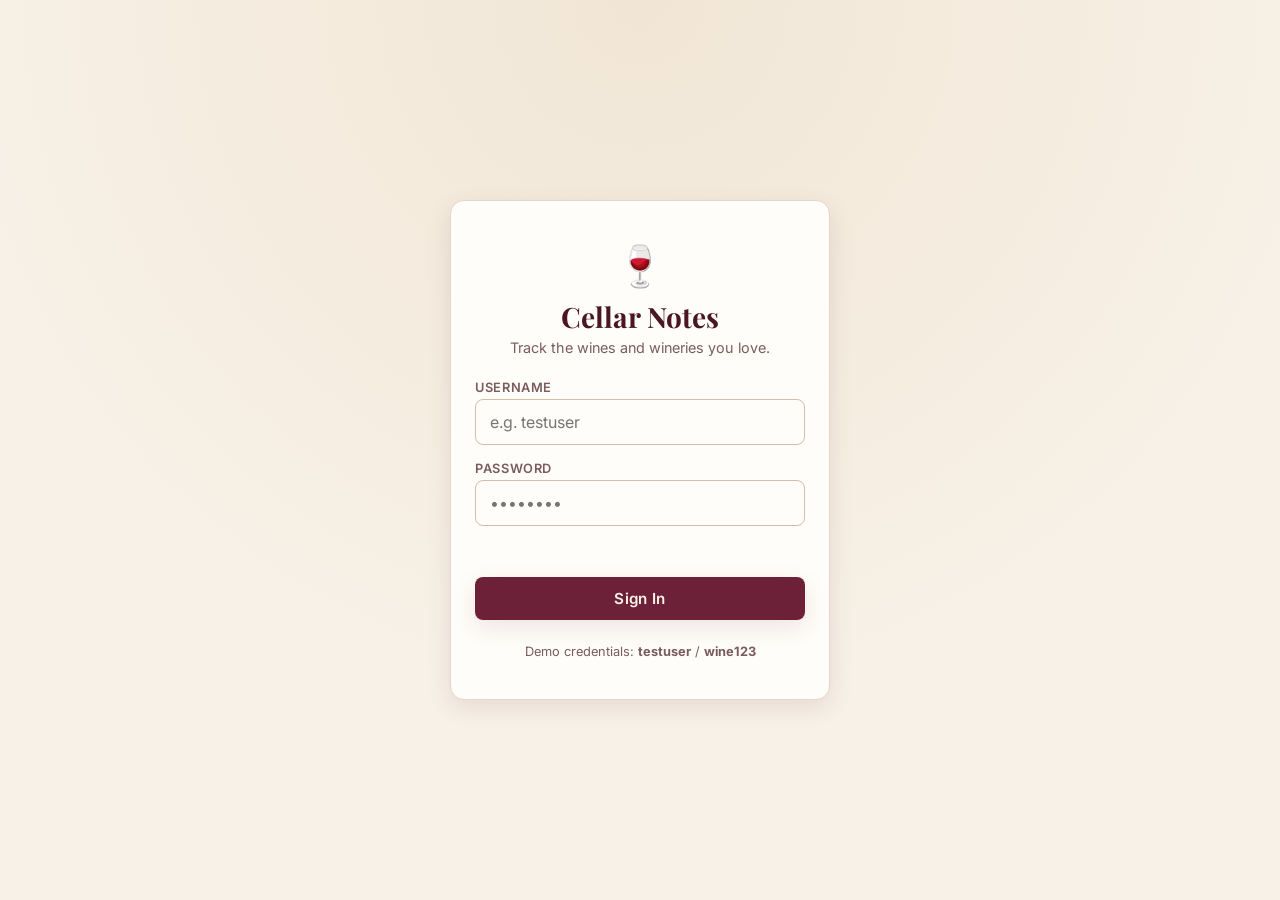
==== main.html @ 5b129e88 "Add login and main pages with hardcoded wine rating test data Builds the initial UI: a login page (i" ====
<!DOCTYPE html>
<html lang="en">
<head>
	<meta charset="UTF-8" />
	<meta name="viewport" content="width=device-width, initial-scale=1.0" />
	<title>Cellar Notes</title>
	<link rel="preconnect" href="https://fonts.googleapis.com" />
	<link href="https://fonts.googleapis.com/css2?family=Playfair+Display:wght@600;700&family=Inter:wght@400;500;600&display=swap" rel="stylesheet" />
	<link rel="stylesheet" href="css/variables.css" />
	<link rel="stylesheet" href="css/base.css" />
	<link rel="stylesheet" href="css/main.css" />
</head>
<body>
	<header class="topbar">
		<div class="topbar-brand">
			<span aria-hidden="true">&#127863;</span>
			<h1>Cellar Notes</h1>
		</div>
		<div class="topbar-user">
			<span id="user-greeting" class="topbar-greeting"></span>
			<button id="logout-btn" class="btn btn-secondary">Log Out</button>
		</div>
	</header>

	<main class="main-content">
		<section class="search-section">
			<h2>Find a Winery</h2>
			<form id="winery-search-form" class="search-bar">
				<input
					type="search"
					id="winery-search-input"
					placeholder="Search by winery name, city, or state..."
					aria-label="Search wineries"
				/>
				<button type="button" id="locate-btn" class="btn btn-icon" title="Search near me" aria-label="Search near me">&#128205;</button>
				<button type="submit" class="btn btn-primary">Search</button>
			</form>
			<ul id="winery-results" class="winery-results"></ul>
		</section>

		<section class="recent-section">
			<h2>Your Recent Ratings</h2>

			<div class="recent-group">
				<h3>Wines</h3>
				<div id="recent-wines" class="card-grid"></div>
			</div>

			<div class="recent-group">
				<h3>Wineries</h3>
				<div id="recent-wineries" class="card-grid"></div>
			</div>
		</section>
	</main>

	<script type="module" src="js/main.js"></script>
</body>
</html>
---- css/variables.css ----
/**
 * Shared design tokens for the wine-inspired color palette and typography.
 * Import this before any other stylesheet.
 */
:root {
	/* Core wine palette */
	--color-bg: #f8f1e7;
	--color-bg-alt: #f1e6d6;
	--color-surface: #fffdf9;
	--color-surface-raised: #ffffff;

	--color-primary: #6d2138;
	--color-primary-dark: #4a1626;
	--color-primary-light: #8c3a52;

	--color-accent: #c08a3e;
	--color-accent-light: #e0bd7f;

	--color-text: #2e1b1f;
	--color-text-muted: #7a5c5c;
	--color-text-inverse: #fbf3e7;

	--color-border: #e4d6c8;
	--color-border-strong: #d3bfa8;

	--color-danger: #a3312a;
	--color-success: #4d7c4a;

	/* Wine variety colors */
	--color-wine-red: #6d1f2b;
	--color-wine-white: #d8c07a;
	--color-wine-rose: #d98a9b;
	--color-wine-fruit: #d9772f;
	--color-wine-dessert: #8a4b8f;

	/* Typography */
	--font-heading: "Playfair Display", Georgia, "Times New Roman", serif;
	--font-body: "Inter", -apple-system, BlinkMacSystemFont, "Segoe UI", Roboto, sans-serif;

	/* Spacing */
	--space-xs: 0.25rem;
	--space-sm: 0.5rem;
	--space-md: 1rem;
	--space-lg: 1.5rem;
	--space-xl: 2.5rem;

	/* Effects */
	--radius-sm: 8px;
	--radius-md: 14px;
	--radius-lg: 22px;
	--shadow-soft: 0 8px 24px rgba(74, 22, 38, 0.1);
	--shadow-strong: 0 16px 40px rgba(74, 22, 38, 0.18);
}
---- css/base.css ----
/**
 * Shared resets and components used across every page (buttons, inputs, cards, star ratings).
 */
* {
	box-sizing: border-box;
}

html,
body {
	margin: 0;
	padding: 0;
}

body {
	background: var(--color-bg);
	color: var(--color-text);
	font-family: var(--font-body);
	min-height: 100vh;
}

h1,
h2,
h3 {
	font-family: var(--font-heading);
	color: var(--color-primary-dark);
	margin: 0;
}

p {
	margin: 0;
}

button {
	font-family: var(--font-body);
	cursor: pointer;
}

input {
	font-family: var(--font-body);
}

a {
	color: var(--color-primary);
}

/* Buttons */
.btn {
	display: inline-flex;
	align-items: center;
	justify-content: center;
	gap: var(--space-sm);
	border: none;
	border-radius: var(--radius-sm);
	padding: 0.75rem 1.5rem;
	font-size: 0.95rem;
	font-weight: 600;
	letter-spacing: 0.02em;
	transition: transform 0.15s ease, box-shadow 0.15s ease, background 0.15s ease;
}

.btn:active {
	transform: translateY(1px);
}

.btn-primary {
	background: var(--color-primary);
	color: var(--color-text-inverse);
	box-shadow: var(--shadow-soft);
}

.btn-primary:hover {
	background: var(--color-primary-dark);
}

.btn-secondary {
	background: transparent;
	color: var(--color-primary);
	border: 1px solid var(--color-border-strong);
}

.btn-secondary:hover {
	background: var(--color-bg-alt);
}

.btn-icon {
	background: var(--color-accent);
	color: var(--color-primary-dark);
	border-radius: 50%;
	width: 2.75rem;
	height: 2.75rem;
	padding: 0;
	flex: 0 0 auto;
}

.btn-icon:hover {
	background: var(--color-accent-light);
}

/* Form fields */
.field {
	display: flex;
	flex-direction: column;
	gap: var(--space-xs);
	text-align: left;
}

.field label {
	font-size: 0.8rem;
	font-weight: 600;
	color: var(--color-text-muted);
	text-transform: uppercase;
	letter-spacing: 0.05em;
}

.field input {
	border: 1px solid var(--color-border-strong);
	border-radius: var(--radius-sm);
	padding: 0.75rem 0.9rem;
	font-size: 1rem;
	background: var(--color-surface);
	color: var(--color-text);
	outline: none;
	transition: border-color 0.15s ease, box-shadow 0.15s ease;
}

.field input:focus {
	border-color: var(--color-primary);
	box-shadow: 0 0 0 3px rgba(109, 33, 56, 0.12);
}

.field-error {
	color: var(--color-danger);
	font-size: 0.8rem;
	min-height: 1.1em;
}

/* Star rating */
.star-rating {
	position: relative;
	display: inline-block;
	font-size: 1.1rem;
	line-height: 1;
	white-space: nowrap;
}

.star-rating .stars-back,
.star-rating .stars-front {
	letter-spacing: 0.15em;
}

.star-rating .stars-back {
	color: var(--color-border-strong);
}

.star-rating .stars-front {
	position: absolute;
	top: 0;
	left: 0;
	overflow: hidden;
	color: var(--color-accent);
	white-space: nowrap;
}

.star-rating-value {
	margin-left: var(--space-sm);
	font-size: 0.85rem;
	color: var(--color-text-muted);
	vertical-align: middle;
}

/* Wine color swatch/badge */
.wine-badge {
	display: inline-flex;
	align-items: center;
	gap: 0.35rem;
	font-size: 0.72rem;
	font-weight: 600;
	text-transform: uppercase;
	letter-spacing: 0.04em;
	padding: 0.2rem 0.55rem;
	border-radius: 999px;
	background: var(--color-bg-alt);
	color: var(--color-text-muted);
}

.wine-badge::before {
	content: "";
	width: 0.6rem;
	height: 0.6rem;
	border-radius: 50%;
	background: currentColor;
	flex: 0 0 auto;
}

.wine-badge.color-Red {
	color: var(--color-wine-red);
}

.wine-badge.color-White {
	color: #a68a2c;
}

.wine-badge.color-Rose {
	color: #b5647a;
}

.wine-badge.color-Fruit {
	color: var(--color-wine-fruit);
}

.wine-badge.color-Dessert {
	color: var(--color-wine-dessert);
}

/* Generic card */
.card {
	background: var(--color-surface);
	border: 1px solid var(--color-border);
	border-radius: var(--radius-md);
	box-shadow: var(--shadow-soft);
}

.empty-state {
	color: var(--color-text-muted);
	font-size: 0.9rem;
	padding: var(--space-lg);
	text-align: center;
}
---- css/main.css ----
/**
 * Styles for the main landing page (main.html).
 */
.topbar {
	display: flex;
	align-items: center;
	justify-content: space-between;
	padding: var(--space-md) var(--space-lg);
	background: var(--color-primary);
	color: var(--color-text-inverse);
	box-shadow: var(--shadow-soft);
	position: sticky;
	top: 0;
	z-index: 10;
}

.topbar-brand {
	display: flex;
	align-items: center;
	gap: var(--space-sm);
}

.topbar-brand span {
	font-size: 1.5rem;
}

.topbar-brand h1 {
	color: var(--color-text-inverse);
	font-size: 1.25rem;
}

.topbar-user {
	display: flex;
	align-items: center;
	gap: var(--space-md);
}

.topbar-greeting {
	font-size: 0.9rem;
	opacity: 0.9;
}

.topbar .btn-secondary {
	color: var(--color-text-inverse);
	border-color: rgba(251, 243, 231, 0.4);
}

.topbar .btn-secondary:hover {
	background: rgba(251, 243, 231, 0.12);
}

.main-content {
	max-width: 900px;
	margin: 0 auto;
	padding: var(--space-lg);
	display: flex;
	flex-direction: column;
	gap: var(--space-xl);
}

/* Search section */
.search-section h2,
.recent-section h2 {
	margin-bottom: var(--space-md);
}

.search-bar {
	display: flex;
	gap: var(--space-sm);
}

.search-bar input[type="search"] {
	flex: 1;
	border: 1px solid var(--color-border-strong);
	border-radius: var(--radius-sm);
	padding: 0.75rem 1rem;
	font-size: 1rem;
	background: var(--color-surface);
	color: var(--color-text);
	outline: none;
}

.search-bar input[type="search"]:focus {
	border-color: var(--color-primary);
	box-shadow: 0 0 0 3px rgba(109, 33, 56, 0.12);
}

.winery-results {
	list-style: none;
	margin: var(--space-md) 0 0;
	padding: 0;
	display: flex;
	flex-direction: column;
	gap: var(--space-sm);
}

.winery-result {
	display: flex;
	align-items: center;
	justify-content: space-between;
	gap: var(--space-md);
	padding: var(--space-md);
}

.winery-result-info h4 {
	margin: 0 0 0.15rem;
	font-family: var(--font-heading);
	font-size: 1.05rem;
	color: var(--color-primary-dark);
}

.winery-result-info p {
	margin: 0;
	font-size: 0.85rem;
	color: var(--color-text-muted);
}

/* Recent ratings */
.recent-group {
	margin-top: var(--space-lg);
}

.recent-group h3 {
	font-size: 1rem;
	color: var(--color-text-muted);
	text-transform: uppercase;
	letter-spacing: 0.06em;
	margin-bottom: var(--space-md);
}

.card-grid {
	display: grid;
	grid-template-columns: repeat(auto-fill, minmax(240px, 1fr));
	gap: var(--space-md);
}

.rating-card {
	padding: var(--space-md);
	display: flex;
	flex-direction: column;
	gap: 0.4rem;
	transition: transform 0.15s ease, box-shadow 0.15s ease;
}

.rating-card:hover {
	transform: translateY(-2px);
	box-shadow: var(--shadow-strong);
}

.rating-card-title {
	font-family: var(--font-heading);
	font-size: 1.1rem;
	color: var(--color-primary-dark);
}

.rating-card-subtitle {
	font-size: 0.82rem;
	color: var(--color-text-muted);
}

.rating-card-date {
	font-size: 0.75rem;
	color: var(--color-text-muted);
	margin-top: auto;
	padding-top: 0.3rem;
}

@media (max-width: 600px) {
	.topbar {
		flex-wrap: wrap;
		gap: var(--space-sm);
	}

	.search-bar {
		flex-wrap: wrap;
	}

	.search-bar .btn-primary {
		flex: 1 1 100%;
	}
}
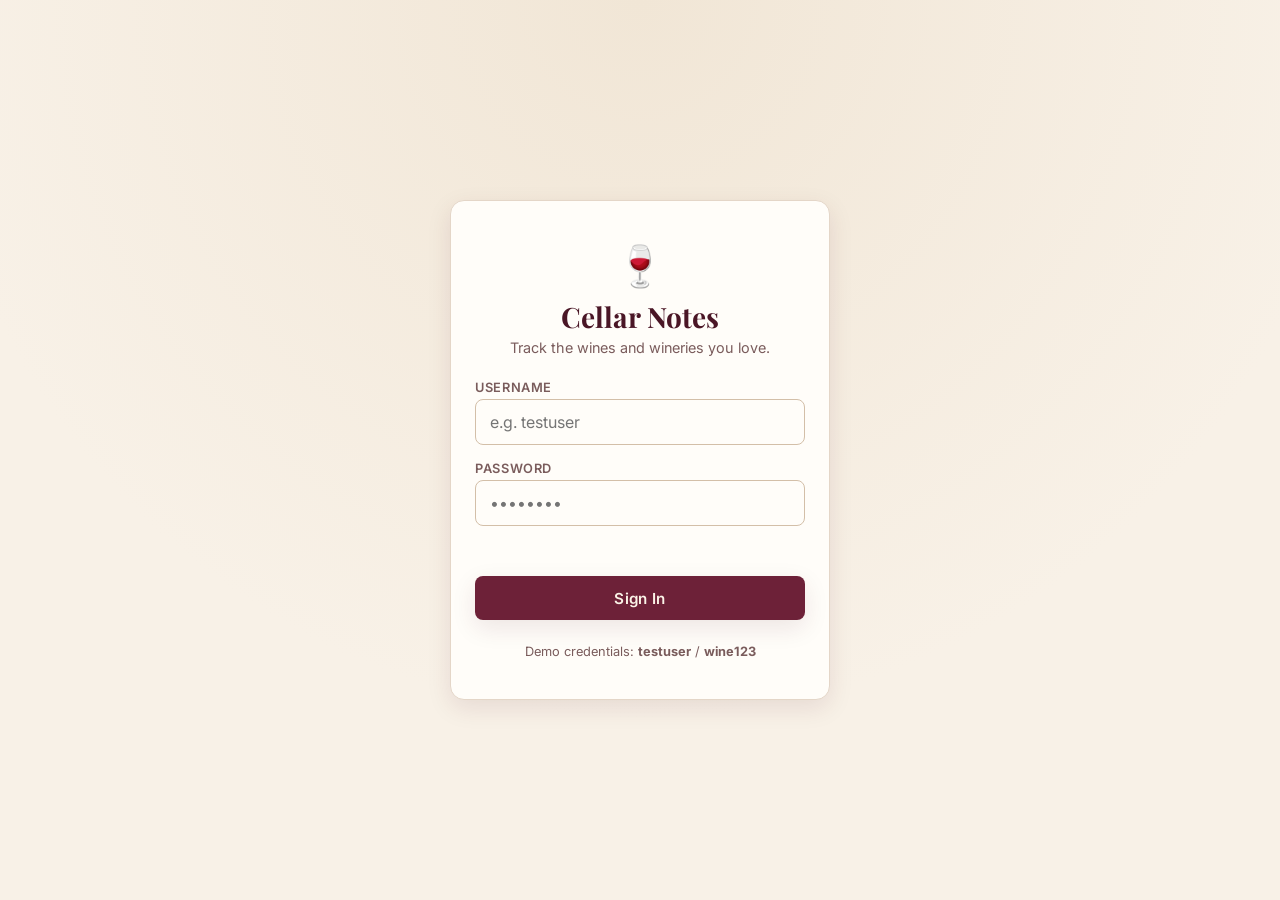
==== commit d2d3a265: "Rework layout mobile-first for on-the-go phone use This app is for people out at wineries on their p" ====
--- a/main.html
+++ b/main.html
@@ -2,7 +2,8 @@
 <html lang="en">
 <head>
 	<meta charset="UTF-8" />
-	<meta name="viewport" content="width=device-width, initial-scale=1.0" />
+	<meta name="viewport" content="width=device-width, initial-scale=1.0, viewport-fit=cover" />
+	<meta name="theme-color" content="#6d2138" />
 	<title>Cellar Notes</title>
 	<link rel="preconnect" href="https://fonts.googleapis.com" />
 	<link href="https://fonts.googleapis.com/css2?family=Playfair+Display:wght@600;700&family=Inter:wght@400;500;600&display=swap" rel="stylesheet" />
@@ -12,32 +13,33 @@
 </head>
 <body>
 	<header class="topbar">
-		<div class="topbar-brand">
-			<span aria-hidden="true">&#127863;</span>
-			<h1>Cellar Notes</h1>
+		<div class="topbar-row">
+			<div class="topbar-brand">
+				<span aria-hidden="true">&#127863;</span>
+				<span class="topbar-brand-name">Cellar Notes</span>
+			</div>
+			<a href="search.html" class="btn-icon-ghost" title="Search wineries" aria-label="Search wineries">&#128269;</a>
 		</div>
-		<div class="topbar-user">
-			<span id="user-greeting" class="topbar-greeting"></span>
-			<button id="logout-btn" class="btn btn-secondary">Log Out</button>
+
+		<div id="current-winery" class="current-winery">
+			<div id="current-winery-filled" class="current-winery-filled" hidden>
+				<span class="current-winery-icon" aria-hidden="true">&#127815;</span>
+				<h2 id="current-winery-name"></h2>
+			</div>
+
+			<form id="current-winery-search-form" class="current-winery-empty" hidden>
+				<input
+					type="search"
+					id="current-winery-search-input"
+					placeholder="Search for a winery to check in..."
+					aria-label="Search wineries"
+				/>
+				<button type="submit" class="btn-icon-ghost" title="Search" aria-label="Search">&#128269;</button>
+			</form>
 		</div>
 	</header>
 
 	<main class="main-content">
-		<section class="search-section">
-			<h2>Find a Winery</h2>
-			<form id="winery-search-form" class="search-bar">
-				<input
-					type="search"
-					id="winery-search-input"
-					placeholder="Search by winery name, city, or state..."
-					aria-label="Search wineries"
-				/>
-				<button type="button" id="locate-btn" class="btn btn-icon" title="Search near me" aria-label="Search near me">&#128205;</button>
-				<button type="submit" class="btn btn-primary">Search</button>
-			</form>
-			<ul id="winery-results" class="winery-results"></ul>
-		</section>
-
 		<section class="recent-section">
 			<h2>Your Recent Ratings</h2>
 
--- a/css/base.css
+++ b/css/base.css
@@ -16,6 +16,8 @@
 	color: var(--color-text);
 	font-family: var(--font-body);
 	min-height: 100vh;
+	min-height: 100dvh;
+	-webkit-tap-highlight-color: transparent;
 }
 
 h1,
@@ -52,6 +54,7 @@
 	border: none;
 	border-radius: var(--radius-sm);
 	padding: 0.75rem 1.5rem;
+	min-height: 2.75rem;
 	font-size: 0.95rem;
 	font-weight: 600;
 	letter-spacing: 0.02em;
@@ -59,7 +62,7 @@
 }
 
 .btn:active {
-	transform: translateY(1px);
+	transform: scale(0.97);
 }
 
 .btn-primary {
@@ -68,18 +71,10 @@
 	box-shadow: var(--shadow-soft);
 }
 
-.btn-primary:hover {
-	background: var(--color-primary-dark);
-}
-
 .btn-secondary {
 	background: transparent;
 	color: var(--color-primary);
 	border: 1px solid var(--color-border-strong);
-}
-
-.btn-secondary:hover {
-	background: var(--color-bg-alt);
 }
 
 .btn-icon {
@@ -92,8 +87,44 @@
 	flex: 0 0 auto;
 }
 
-.btn-icon:hover {
-	background: var(--color-accent-light);
+/* Ghost icon button for use on the dark primary background (topbars) */
+.btn-icon-ghost {
+	display: inline-flex;
+	align-items: center;
+	justify-content: center;
+	background: rgba(251, 243, 231, 0.12);
+	border: 1px solid rgba(251, 243, 231, 0.3);
+	color: var(--color-text-inverse);
+	border-radius: 50%;
+	width: 2.75rem;
+	height: 2.75rem;
+	font-size: 1.15rem;
+	flex: 0 0 auto;
+	text-decoration: none;
+	transition: background 0.15s ease, transform 0.15s ease;
+}
+
+.btn-icon-ghost:active {
+	transform: scale(0.94);
+}
+
+/* Hover-only affordances - gated so tapping on a touchscreen doesn't leave a stuck "hover" state. */
+@media (hover: hover) and (pointer: fine) {
+	.btn-primary:hover {
+		background: var(--color-primary-dark);
+	}
+
+	.btn-secondary:hover {
+		background: var(--color-bg-alt);
+	}
+
+	.btn-icon:hover {
+		background: var(--color-accent-light);
+	}
+
+	.btn-icon-ghost:hover {
+		background: rgba(251, 243, 231, 0.22);
+	}
 }
 
 /* Form fields */
--- a/css/main.css
+++ b/css/main.css
@@ -3,9 +3,9 @@
  */
 .topbar {
 	display: flex;
-	align-items: center;
-	justify-content: space-between;
-	padding: var(--space-md) var(--space-lg);
+	flex-direction: column;
+	gap: var(--space-sm);
+	padding: calc(var(--space-md) + env(safe-area-inset-top)) var(--space-md) var(--space-md);
 	background: var(--color-primary);
 	color: var(--color-text-inverse);
 	box-shadow: var(--shadow-soft);
@@ -14,105 +14,90 @@
 	z-index: 10;
 }
 
+.topbar-row {
+	display: flex;
+	align-items: center;
+	justify-content: space-between;
+}
+
 .topbar-brand {
 	display: flex;
 	align-items: center;
 	gap: var(--space-sm);
 }
 
-.topbar-brand span {
-	font-size: 1.5rem;
-}
-
-.topbar-brand h1 {
-	color: var(--color-text-inverse);
+.topbar-brand span:first-child {
 	font-size: 1.25rem;
 }
 
-.topbar-user {
+.topbar-brand-name {
+	font-family: var(--font-heading);
+	font-weight: 600;
+	font-size: 1.05rem;
+}
+
+.current-winery-filled:not([hidden]) {
 	display: flex;
 	align-items: center;
-	gap: var(--space-md);
+	gap: var(--space-sm);
 }
 
-.topbar-greeting {
-	font-size: 0.9rem;
-	opacity: 0.9;
+.current-winery-icon {
+	font-size: 1.75rem;
+	flex: 0 0 auto;
 }
 
-.topbar .btn-secondary {
+.current-winery-filled h2 {
 	color: var(--color-text-inverse);
-	border-color: rgba(251, 243, 231, 0.4);
+	font-size: 1.4rem;
 }
 
-.topbar .btn-secondary:hover {
-	background: rgba(251, 243, 231, 0.12);
-}
-
-.main-content {
-	max-width: 900px;
-	margin: 0 auto;
-	padding: var(--space-lg);
-	display: flex;
-	flex-direction: column;
-	gap: var(--space-xl);
-}
-
-/* Search section */
-.search-section h2,
-.recent-section h2 {
-	margin-bottom: var(--space-md);
-}
-
-.search-bar {
+.current-winery-empty:not([hidden]) {
 	display: flex;
 	gap: var(--space-sm);
 }
 
-.search-bar input[type="search"] {
+.current-winery-empty input[type="search"] {
 	flex: 1;
-	border: 1px solid var(--color-border-strong);
+	min-width: 0;
+	min-height: 2.75rem;
+	border: 1px solid rgba(251, 243, 231, 0.35);
 	border-radius: var(--radius-sm);
-	padding: 0.75rem 1rem;
+	padding: 0.7rem 1rem;
 	font-size: 1rem;
-	background: var(--color-surface);
-	color: var(--color-text);
+	background: rgba(251, 243, 231, 0.1);
+	color: var(--color-text-inverse);
 	outline: none;
 }
 
-.search-bar input[type="search"]:focus {
-	border-color: var(--color-primary);
-	box-shadow: 0 0 0 3px rgba(109, 33, 56, 0.12);
+.current-winery-empty input[type="search"]::placeholder {
+	color: rgba(251, 243, 231, 0.7);
 }
 
-.winery-results {
-	list-style: none;
-	margin: var(--space-md) 0 0;
-	padding: 0;
+.current-winery-empty input[type="search"]:focus {
+	border-color: var(--color-accent-light);
+	background: rgba(251, 243, 231, 0.16);
+}
+
+.main-content {
+	margin: 0 auto;
+	padding: var(--space-md);
+	padding-bottom: calc(var(--space-xl) + env(safe-area-inset-bottom));
 	display: flex;
 	flex-direction: column;
-	gap: var(--space-sm);
+	gap: var(--space-lg);
 }
 
-.winery-result {
-	display: flex;
-	align-items: center;
-	justify-content: space-between;
-	gap: var(--space-md);
-	padding: var(--space-md);
+@media (min-width: 640px) {
+	.main-content {
+		max-width: 900px;
+		padding: var(--space-lg);
+		gap: var(--space-xl);
+	}
 }
 
-.winery-result-info h4 {
-	margin: 0 0 0.15rem;
-	font-family: var(--font-heading);
-	font-size: 1.05rem;
-	color: var(--color-primary-dark);
-}
-
-.winery-result-info p {
-	margin: 0;
-	font-size: 0.85rem;
-	color: var(--color-text-muted);
+.recent-section h2 {
+	margin-bottom: var(--space-md);
 }
 
 /* Recent ratings */
@@ -130,8 +115,14 @@
 
 .card-grid {
 	display: grid;
-	grid-template-columns: repeat(auto-fill, minmax(240px, 1fr));
+	grid-template-columns: 1fr;
 	gap: var(--space-md);
+}
+
+@media (min-width: 640px) {
+	.card-grid {
+		grid-template-columns: repeat(auto-fill, minmax(240px, 1fr));
+	}
 }
 
 .rating-card {
@@ -142,9 +133,15 @@
 	transition: transform 0.15s ease, box-shadow 0.15s ease;
 }
 
-.rating-card:hover {
-	transform: translateY(-2px);
-	box-shadow: var(--shadow-strong);
+.rating-card:active {
+	transform: scale(0.98);
+}
+
+@media (hover: hover) and (pointer: fine) {
+	.rating-card:hover {
+		transform: translateY(-2px);
+		box-shadow: var(--shadow-strong);
+	}
 }
 
 .rating-card-title {
@@ -165,17 +162,3 @@
 	padding-top: 0.3rem;
 }
 
-@media (max-width: 600px) {
-	.topbar {
-		flex-wrap: wrap;
-		gap: var(--space-sm);
-	}
-
-	.search-bar {
-		flex-wrap: wrap;
-	}
-
-	.search-bar .btn-primary {
-		flex: 1 1 100%;
-	}
-}
